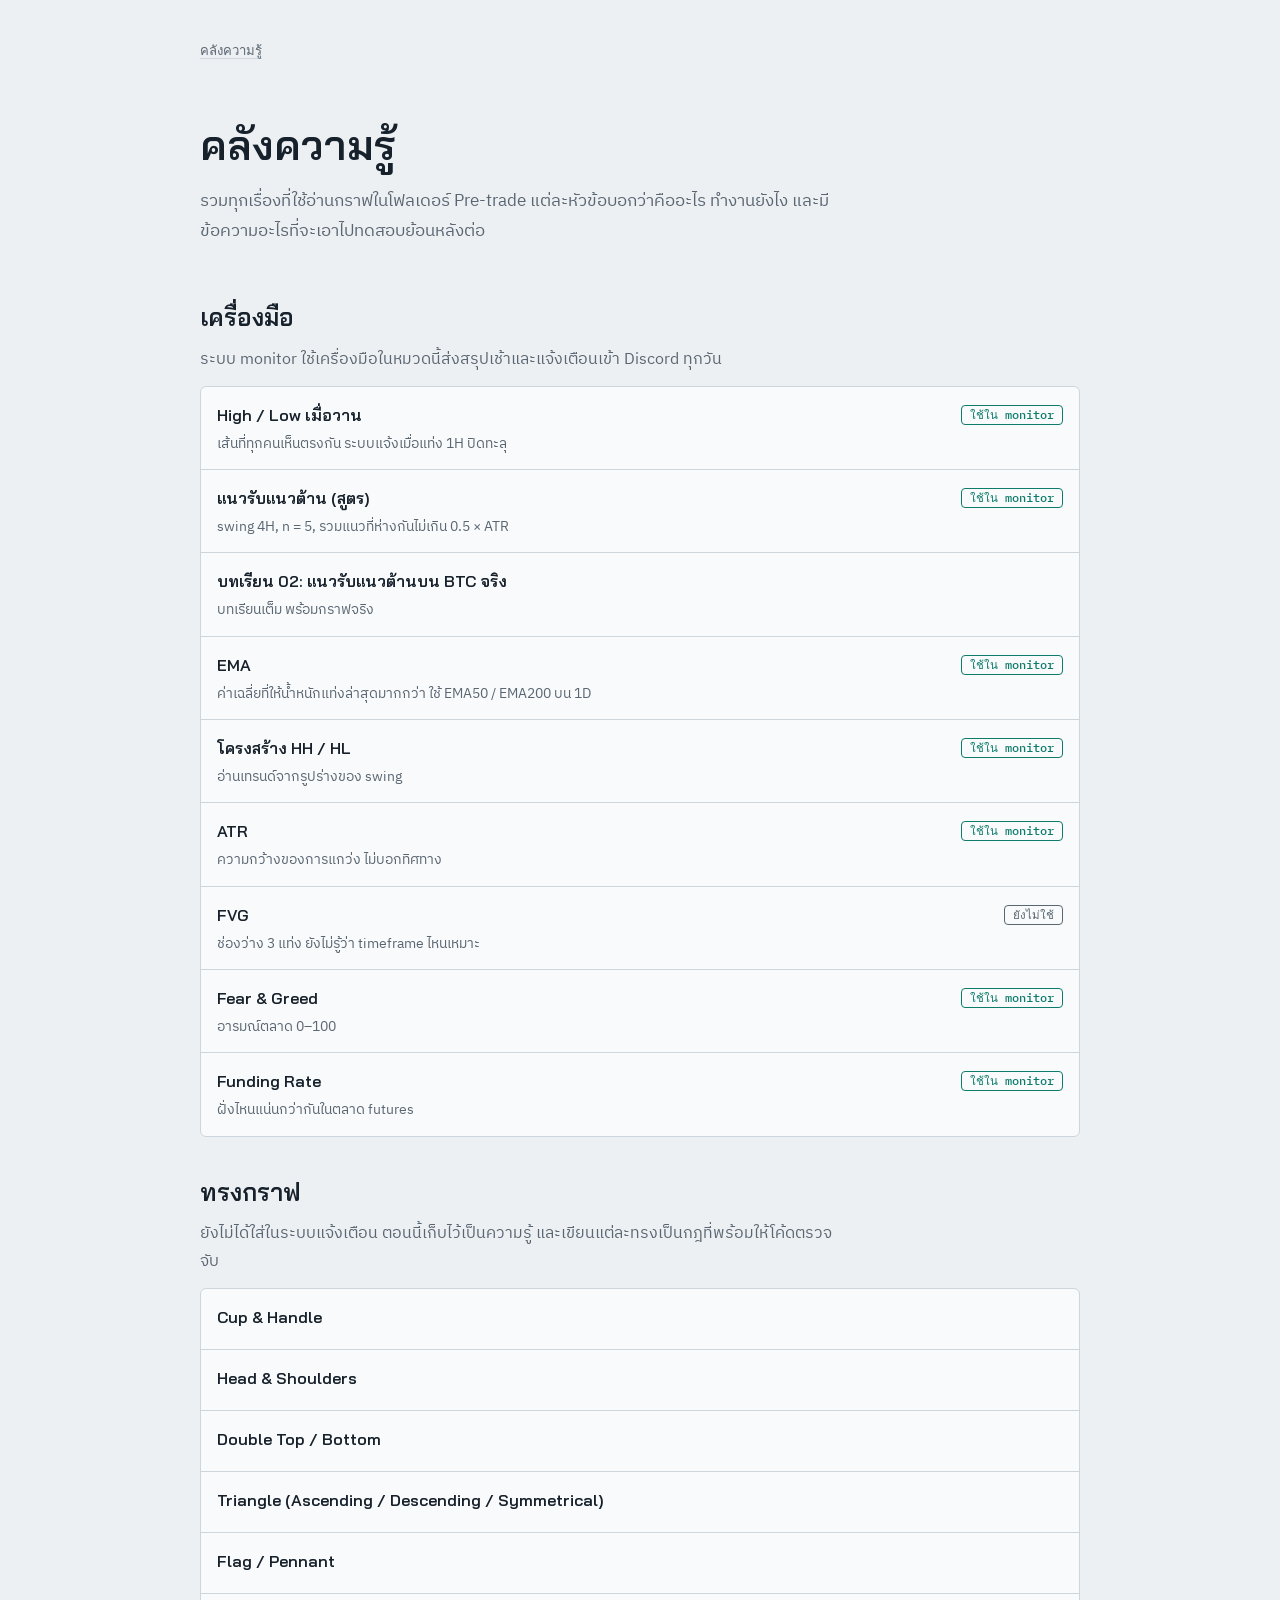
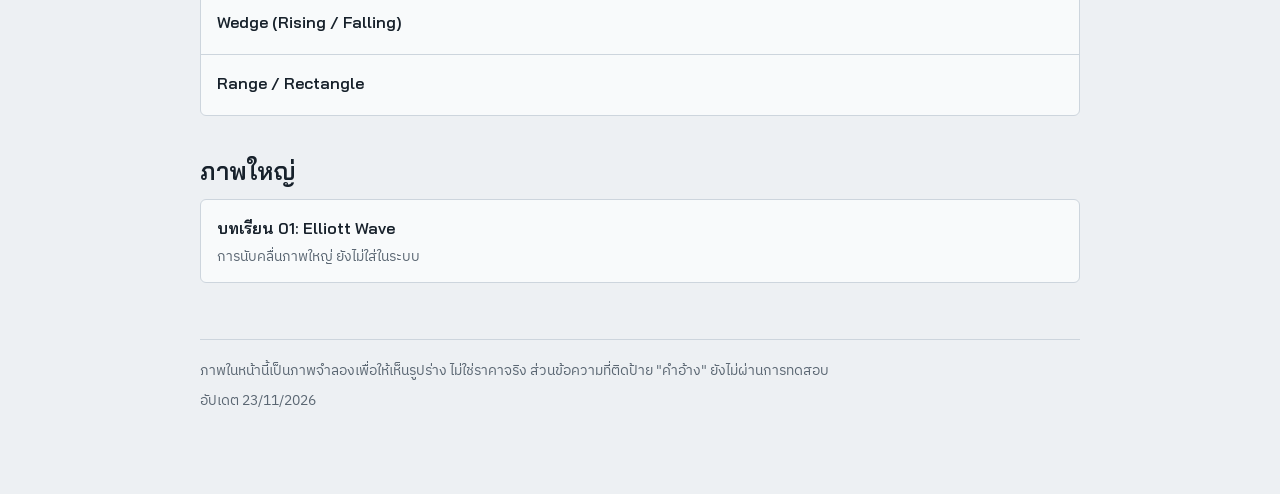
==== index.html @ 199178dd "Knowledge base: hub, tools, chart patterns Co-Authored-By: Claude Opus 5.5 <noreply@anthropic.com> C" ====
<!doctype html>
<html lang="th">
<head>
<meta charset="utf-8">
<meta name="viewport" content="width=device-width, initial-scale=1">
<meta name="robots" content="noindex">
<title>คลังความรู้ Pre-trade</title>
<meta name="description" content="เครื่องมือ ทรงกราฟ และภาพใหญ่ สำหรับศึกษาและทดสอบ">
<link rel="preconnect" href="https://fonts.googleapis.com">
<link rel="preconnect" href="https://fonts.gstatic.com" crossorigin>
<link rel="stylesheet" href="https://fonts.googleapis.com/css2?family=Bai+Jamjuree:wght@500;600&family=IBM+Plex+Mono:wght@400;500&family=IBM+Plex+Sans+Thai:wght@400;500;600&display=swap">
<link rel="stylesheet" href="kb.css">
</head>
<body>
<div class="wrap">
<nav class="crumb"><a href="index.html">คลังความรู้</a></nav>
<header class="stack"><h1>คลังความรู้</h1><p class="lede">รวมทุกเรื่องที่ใช้อ่านกราฟในโฟลเดอร์ Pre-trade แต่ละหัวข้อบอกว่าคืออะไร ทำงานยังไง และมีข้อความอะไรที่จะเอาไปทดสอบย้อนหลังต่อ</p></header><div class="groups"><section class="group"><h2>เครื่องมือ</h2><p>ระบบ monitor ใช้เครื่องมือในหมวดนี้ส่งสรุปเช้าและแจ้งเตือนเข้า Discord ทุกวัน</p><ul class="list"><li><a href="tools.html#pdh"><span class="t">High / Low เมื่อวาน</span><span class="tag live">ใช้ใน monitor</span><span class="d">เส้นที่ทุกคนเห็นตรงกัน ระบบแจ้งเมื่อแท่ง 1H ปิดทะลุ</span></a></li><li><a href="tools.html#sr"><span class="t">แนวรับแนวต้าน (สูตร)</span><span class="tag live">ใช้ใน monitor</span><span class="d">swing 4H, n = 5, รวมแนวที่ห่างกันไม่เกิน 0.5 × ATR</span></a></li><li><a href="02-support-resistance.html"><span class="t">บทเรียน 02: แนวรับแนวต้านบน BTC จริง</span><span class="d">บทเรียนเต็ม พร้อมกราฟจริง</span></a></li><li><a href="tools.html#ema"><span class="t">EMA</span><span class="tag live">ใช้ใน monitor</span><span class="d">ค่าเฉลี่ยที่ให้น้ำหนักแท่งล่าสุดมากกว่า ใช้ EMA50 / EMA200 บน 1D</span></a></li><li><a href="tools.html#structure"><span class="t">โครงสร้าง HH / HL</span><span class="tag live">ใช้ใน monitor</span><span class="d">อ่านเทรนด์จากรูปร่างของ swing</span></a></li><li><a href="tools.html#atr"><span class="t">ATR</span><span class="tag live">ใช้ใน monitor</span><span class="d">ความกว้างของการแกว่ง ไม่บอกทิศทาง</span></a></li><li><a href="tools.html#fvg"><span class="t">FVG</span><span class="tag todo">ยังไม่ใช้</span><span class="d">ช่องว่าง 3 แท่ง ยังไม่รู้ว่า timeframe ไหนเหมาะ</span></a></li><li><a href="tools.html#fng"><span class="t">Fear &amp; Greed</span><span class="tag live">ใช้ใน monitor</span><span class="d">อารมณ์ตลาด 0–100</span></a></li><li><a href="tools.html#funding"><span class="t">Funding Rate</span><span class="tag live">ใช้ใน monitor</span><span class="d">ฝั่งไหนแน่นกว่ากันในตลาด futures</span></a></li></ul></section><section class="group"><h2>ทรงกราฟ</h2><p>ยังไม่ได้ใส่ในระบบแจ้งเตือน ตอนนี้เก็บไว้เป็นความรู้ และเขียนแต่ละทรงเป็นกฎที่พร้อมให้โค้ดตรวจจับ</p><ul class="list"><li><a href="patterns.html#cup"><span class="t">Cup &amp; Handle</span><span class="d"></span></a></li><li><a href="patterns.html#hs"><span class="t">Head &amp; Shoulders</span><span class="d"></span></a></li><li><a href="patterns.html#double"><span class="t">Double Top / Bottom</span><span class="d"></span></a></li><li><a href="patterns.html#triangle"><span class="t">Triangle (Ascending / Descending / Symmetrical)</span><span class="d"></span></a></li><li><a href="patterns.html#flag"><span class="t">Flag / Pennant</span><span class="d"></span></a></li><li><a href="patterns.html#wedge"><span class="t">Wedge (Rising / Falling)</span><span class="d"></span></a></li><li><a href="patterns.html#range"><span class="t">Range / Rectangle</span><span class="d"></span></a></li></ul></section><section class="group"><h2>ภาพใหญ่</h2><ul class="list"><li><a href="01-elliott-wave.html"><span class="t">บทเรียน 01: Elliott Wave</span><span class="d">การนับคลื่นภาพใหญ่ ยังไม่ใส่ในระบบ</span></a></li></ul></section></div><footer class="foot"><p>ภาพในหน้านี้เป็นภาพจำลองเพื่อให้เห็นรูปร่าง ไม่ใช่ราคาจริง ส่วนข้อความที่ติดป้าย "คำอ้าง" ยังไม่ผ่านการทดสอบ</p><p>อัปเดต 23/11/2026</p></footer>
</div>
</body>
</html>
---- kb.css ----
:root{
  --bg:#EDF0F3; --surface:#F8FAFB; --ink:#17212B; --muted:#5A6672;
  --line:#CDD5DD; --grid:#DCE2E8;
  --up:#0E7C6B; --dn:#B4532A; --bad:#C2372F;
  --zone:#8A6A16; --zone-fill:rgba(173,134,32,.16); --zone-edge:rgba(173,134,32,.75);
  --display:"Bai Jamjuree","IBM Plex Sans Thai",system-ui,sans-serif;
  --body:"IBM Plex Sans Thai",system-ui,sans-serif;
  --mono:"IBM Plex Mono",ui-monospace,Menlo,monospace;
}
@media (prefers-color-scheme: dark){
  :root:not([data-theme="light"]){
    --bg:#0E141A; --surface:#151D25; --ink:#E2E8EE; --muted:#95A2AE;
    --line:#2B3642; --grid:#1D2731;
    --up:#3DBFA8; --dn:#E08A5C; --bad:#F06A62;
    --zone:#D7A93A; --zone-fill:rgba(215,169,58,.15); --zone-edge:rgba(215,169,58,.7);
  }
}
:root[data-theme="dark"]{
  --bg:#0E141A; --surface:#151D25; --ink:#E2E8EE; --muted:#95A2AE;
  --line:#2B3642; --grid:#1D2731;
  --up:#3DBFA8; --dn:#E08A5C; --bad:#F06A62;
  --zone:#D7A93A; --zone-fill:rgba(215,169,58,.15); --zone-edge:rgba(215,169,58,.7);
}
*{box-sizing:border-box}
html{-webkit-text-size-adjust:100%}
body{margin:0;background:var(--bg);color:var(--ink);font-family:var(--body);font-size:16px;line-height:1.75;padding:40px 16px 80px}
.wrap{max-width:880px;margin:0 auto;display:grid;gap:56px;grid-template-columns:minmax(0,1fr)}
.wrap>*,section.topic>*,.card>*,.stack>*{min-width:0}
h1,h2,h3{font-family:var(--display);text-wrap:balance;line-height:1.3;margin:0;font-weight:600}
h1{font-size:clamp(1.9rem,5vw,2.6rem)}
h2{font-size:1.5rem}
h3{font-size:1.04rem}
p{margin:0}
a{color:inherit;text-underline-offset:3px;text-decoration-color:var(--line)}
a:hover{text-decoration-color:var(--ink)}
.crumb{font:400 .82rem var(--mono);color:var(--muted);display:flex;gap:8px;flex-wrap:wrap}
.crumb a{color:var(--muted)}
.crumb span::before{content:"/";margin-right:8px}
.stack{display:grid;gap:16px}
.lede{font-size:1.06rem;color:var(--muted);max-width:660px}
.prose{max-width:680px}
code,.num{font-family:var(--mono);font-size:.9em;font-variant-numeric:tabular-nums}
.tag{display:inline-block;font:500 .72rem var(--mono);padding:0 8px;border-radius:4px;border:1px solid currentColor;white-space:nowrap;vertical-align:2px}
.tag.live{color:var(--up)} .tag.claim{color:var(--zone)} .tag.todo{color:var(--muted)}
section.topic{display:grid;gap:20px;padding-top:8px;border-top:1px solid var(--line)}
section.topic>header{display:grid;gap:8px}
.kv{display:grid;grid-template-columns:120px 1fr;gap:8px 20px;max-width:720px}
.kv dt{font:500 .82rem var(--mono);color:var(--muted);padding-top:3px}
.kv dd{margin:0}
@media (max-width:600px){.kv{grid-template-columns:1fr;gap:2px}.kv dd{margin-bottom:12px}}
.test{border-left:3px solid var(--up);padding:4px 0 4px 16px;max-width:680px}
.test b{color:var(--up);font-weight:500}
.dies{border-left:3px solid var(--bad);padding:4px 0 4px 16px;max-width:680px}
.dies b{color:var(--bad);font-weight:500}
.note{border-left:3px solid var(--zone);padding:4px 0 4px 16px;max-width:680px}

.card{margin:0;background:var(--surface);border:1px solid var(--line);border-radius:6px;padding:16px;display:grid;gap:12px}
.card figcaption{font-size:.88rem;color:var(--muted);line-height:1.6}
.scroll{overflow-x:auto}
.chart{width:100%;height:auto;display:block;min-width:480px}
.px{fill:none;stroke:var(--ink);stroke-width:1.8;stroke-linejoin:round}
.ema{fill:none;stroke:var(--zone);stroke-width:2.2}
.trend{stroke:var(--muted);stroke-width:1.4}
.lvl{stroke:var(--zone-edge);stroke-width:1.3;stroke-dasharray:5 4}
.sep{stroke:var(--grid);stroke-width:1}
.ann{stroke:var(--ink);stroke-width:1;stroke-dasharray:2 3;opacity:.6}
.mark{stroke:var(--ink);stroke-width:1.4}
.mark.hit{stroke:var(--up);stroke-width:2.4}
.zband{fill:var(--zone-fill)} .zband.soft{fill:var(--grid);opacity:.6}
.zband.z1{fill:var(--zone-fill)} .zband.z2{fill:var(--grid)} .zband.z3{fill:var(--surface);stroke:var(--line)}
.c-up{fill:var(--up);stroke:var(--up)} .c-dn{fill:var(--dn);stroke:var(--dn)} .c-hit{fill:var(--zone);stroke:var(--zone)}
.wick{stroke-width:1.3}
.lbl,.anntxt,.axis{font:500 11px var(--mono);fill:var(--ink)}
.axis{fill:var(--muted);font-weight:400}
.lbl{fill:var(--zone)} .ema-t{fill:var(--zone)}
.anntxt.hit{fill:var(--up)} .anntxt.dn{fill:var(--dn)}

.groups{display:grid;gap:40px}
.group{display:grid;gap:12px}
.group>p{color:var(--muted);max-width:640px}
.list{list-style:none;margin:0;padding:0;border:1px solid var(--line);border-radius:6px;background:var(--surface)}
.list li{border-bottom:1px solid var(--line)}
.list li:last-child{border-bottom:0}
.list a{display:grid;grid-template-columns:1fr auto;gap:4px 16px;padding:14px 16px;text-decoration:none}
.list a:hover{background:var(--bg)}
.list .t{font-family:var(--display);font-weight:600}
.list .d{grid-column:1;color:var(--muted);font-size:.9rem;line-height:1.55}
.list .tag{grid-row:1;grid-column:2;align-self:start;margin-top:4px}
.toc{display:flex;flex-wrap:wrap;gap:8px}
.toc a{font:400 .82rem var(--mono);border:1px solid var(--line);border-radius:4px;padding:2px 10px;text-decoration:none;background:var(--surface)}
.toc a:hover{border-color:var(--muted)}
.foot{font-size:.85rem;color:var(--muted);border-top:1px solid var(--line);padding-top:20px;display:grid;gap:6px}
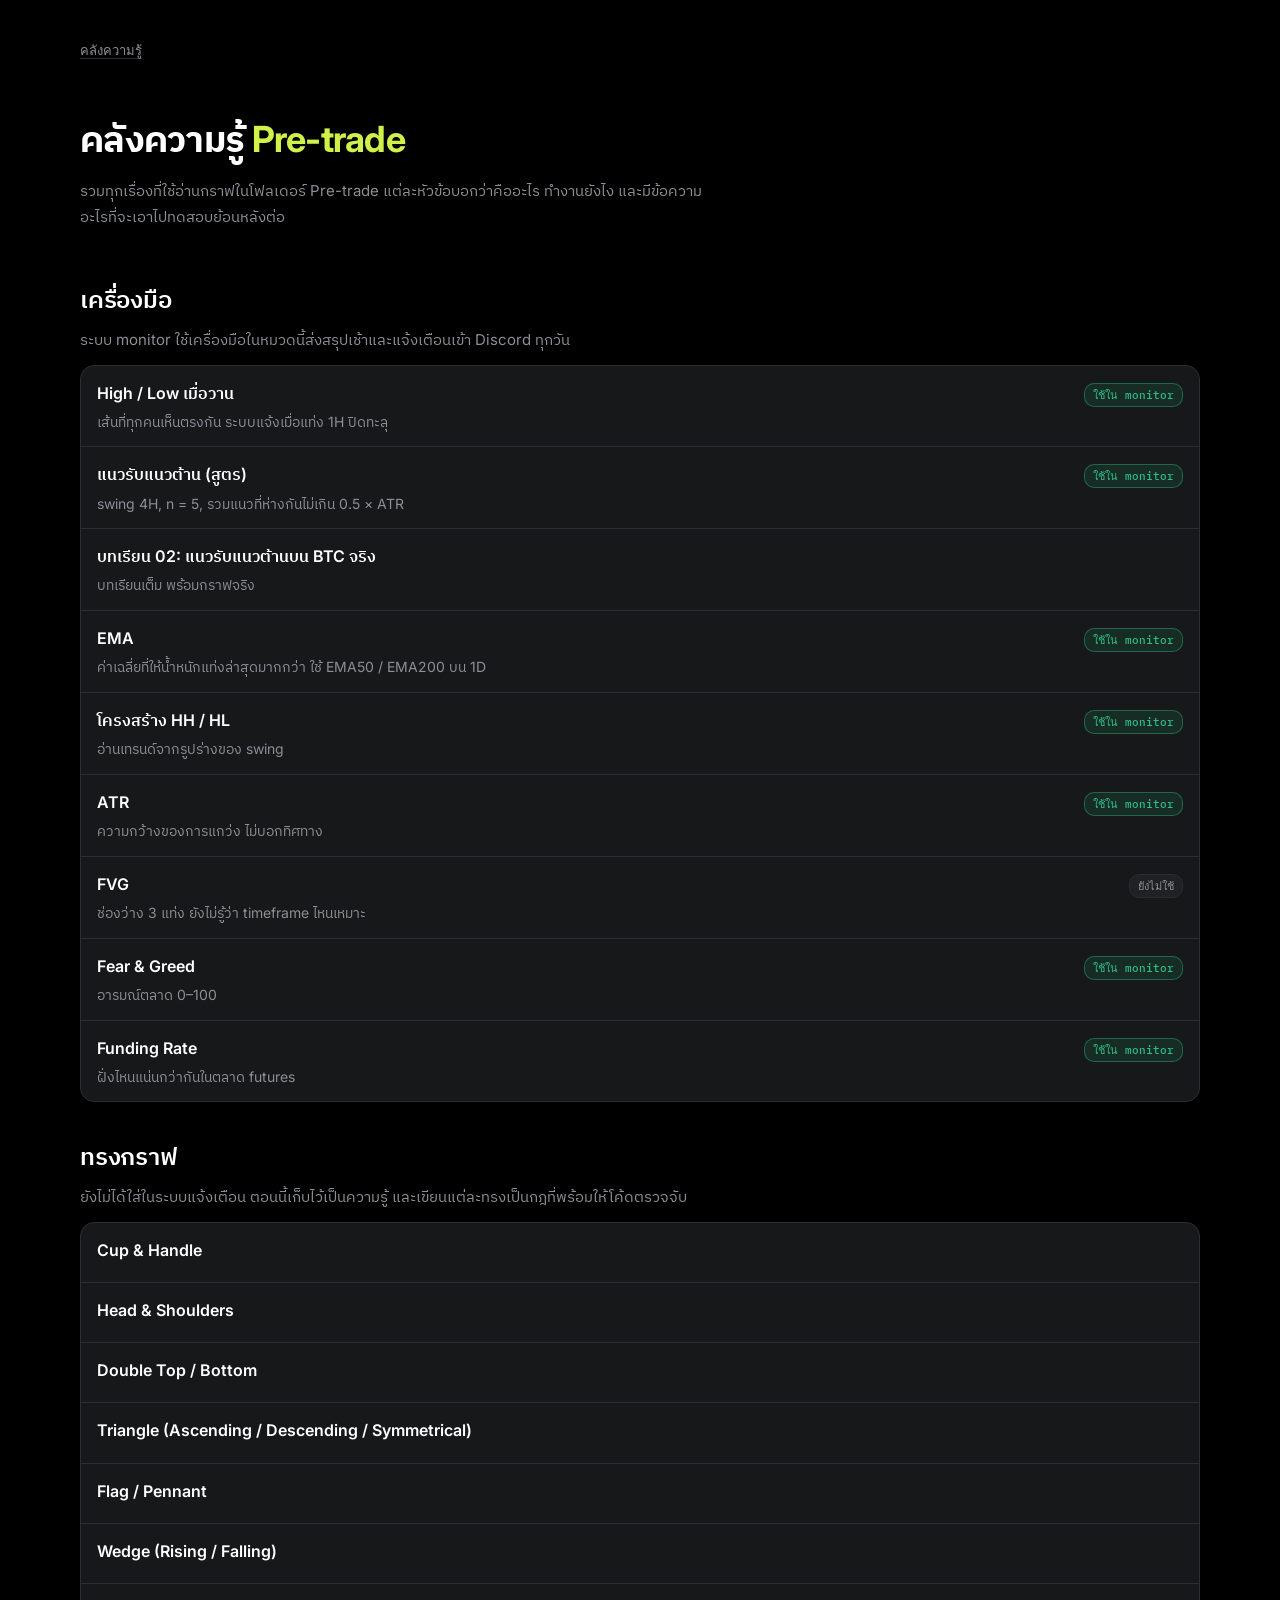
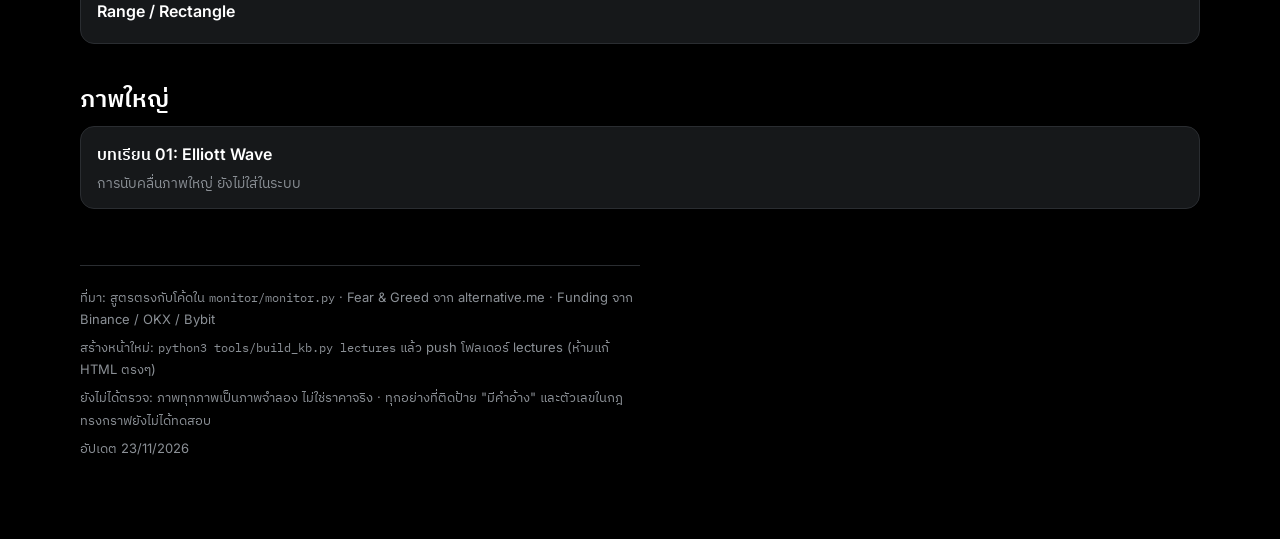
==== commit c767d660: "Restyle to journal design system (black, lime accent, Inter + Plex Mono) Co-Authored-By: Claude Opus" ====
--- a/index.html
+++ b/index.html
@@ -8,13 +8,13 @@
 <meta name="description" content="เครื่องมือ ทรงกราฟ และภาพใหญ่ สำหรับศึกษาและทดสอบ">
 <link rel="preconnect" href="https://fonts.googleapis.com">
 <link rel="preconnect" href="https://fonts.gstatic.com" crossorigin>
-<link rel="stylesheet" href="https://fonts.googleapis.com/css2?family=Bai+Jamjuree:wght@500;600&family=IBM+Plex+Mono:wght@400;500&family=IBM+Plex+Sans+Thai:wght@400;500;600&display=swap">
+<link rel="stylesheet" href="https://fonts.googleapis.com/css2?family=Inter:wght@400;500;600;700&family=IBM+Plex+Mono:wght@400;500&family=IBM+Plex+Sans+Thai:wght@400;500;600;700&display=swap">
 <link rel="stylesheet" href="kb.css">
 </head>
 <body>
 <div class="wrap">
 <nav class="crumb"><a href="index.html">คลังความรู้</a></nav>
-<header class="stack"><h1>คลังความรู้</h1><p class="lede">รวมทุกเรื่องที่ใช้อ่านกราฟในโฟลเดอร์ Pre-trade แต่ละหัวข้อบอกว่าคืออะไร ทำงานยังไง และมีข้อความอะไรที่จะเอาไปทดสอบย้อนหลังต่อ</p></header><div class="groups"><section class="group"><h2>เครื่องมือ</h2><p>ระบบ monitor ใช้เครื่องมือในหมวดนี้ส่งสรุปเช้าและแจ้งเตือนเข้า Discord ทุกวัน</p><ul class="list"><li><a href="tools.html#pdh"><span class="t">High / Low เมื่อวาน</span><span class="tag live">ใช้ใน monitor</span><span class="d">เส้นที่ทุกคนเห็นตรงกัน ระบบแจ้งเมื่อแท่ง 1H ปิดทะลุ</span></a></li><li><a href="tools.html#sr"><span class="t">แนวรับแนวต้าน (สูตร)</span><span class="tag live">ใช้ใน monitor</span><span class="d">swing 4H, n = 5, รวมแนวที่ห่างกันไม่เกิน 0.5 × ATR</span></a></li><li><a href="02-support-resistance.html"><span class="t">บทเรียน 02: แนวรับแนวต้านบน BTC จริง</span><span class="d">บทเรียนเต็ม พร้อมกราฟจริง</span></a></li><li><a href="tools.html#ema"><span class="t">EMA</span><span class="tag live">ใช้ใน monitor</span><span class="d">ค่าเฉลี่ยที่ให้น้ำหนักแท่งล่าสุดมากกว่า ใช้ EMA50 / EMA200 บน 1D</span></a></li><li><a href="tools.html#structure"><span class="t">โครงสร้าง HH / HL</span><span class="tag live">ใช้ใน monitor</span><span class="d">อ่านเทรนด์จากรูปร่างของ swing</span></a></li><li><a href="tools.html#atr"><span class="t">ATR</span><span class="tag live">ใช้ใน monitor</span><span class="d">ความกว้างของการแกว่ง ไม่บอกทิศทาง</span></a></li><li><a href="tools.html#fvg"><span class="t">FVG</span><span class="tag todo">ยังไม่ใช้</span><span class="d">ช่องว่าง 3 แท่ง ยังไม่รู้ว่า timeframe ไหนเหมาะ</span></a></li><li><a href="tools.html#fng"><span class="t">Fear &amp; Greed</span><span class="tag live">ใช้ใน monitor</span><span class="d">อารมณ์ตลาด 0–100</span></a></li><li><a href="tools.html#funding"><span class="t">Funding Rate</span><span class="tag live">ใช้ใน monitor</span><span class="d">ฝั่งไหนแน่นกว่ากันในตลาด futures</span></a></li></ul></section><section class="group"><h2>ทรงกราฟ</h2><p>ยังไม่ได้ใส่ในระบบแจ้งเตือน ตอนนี้เก็บไว้เป็นความรู้ และเขียนแต่ละทรงเป็นกฎที่พร้อมให้โค้ดตรวจจับ</p><ul class="list"><li><a href="patterns.html#cup"><span class="t">Cup &amp; Handle</span><span class="d"></span></a></li><li><a href="patterns.html#hs"><span class="t">Head &amp; Shoulders</span><span class="d"></span></a></li><li><a href="patterns.html#double"><span class="t">Double Top / Bottom</span><span class="d"></span></a></li><li><a href="patterns.html#triangle"><span class="t">Triangle (Ascending / Descending / Symmetrical)</span><span class="d"></span></a></li><li><a href="patterns.html#flag"><span class="t">Flag / Pennant</span><span class="d"></span></a></li><li><a href="patterns.html#wedge"><span class="t">Wedge (Rising / Falling)</span><span class="d"></span></a></li><li><a href="patterns.html#range"><span class="t">Range / Rectangle</span><span class="d"></span></a></li></ul></section><section class="group"><h2>ภาพใหญ่</h2><ul class="list"><li><a href="01-elliott-wave.html"><span class="t">บทเรียน 01: Elliott Wave</span><span class="d">การนับคลื่นภาพใหญ่ ยังไม่ใส่ในระบบ</span></a></li></ul></section></div><footer class="foot"><p>ภาพในหน้านี้เป็นภาพจำลองเพื่อให้เห็นรูปร่าง ไม่ใช่ราคาจริง ส่วนข้อความที่ติดป้าย "คำอ้าง" ยังไม่ผ่านการทดสอบ</p><p>อัปเดต 23/11/2026</p></footer>
+<header class="stack"><h1>คลังความรู้ <span class="acc">Pre-trade</span></h1><p class="lede">รวมทุกเรื่องที่ใช้อ่านกราฟในโฟลเดอร์ Pre-trade แต่ละหัวข้อบอกว่าคืออะไร ทำงานยังไง และมีข้อความอะไรที่จะเอาไปทดสอบย้อนหลังต่อ</p></header><div class="groups"><section class="group"><h2>เครื่องมือ</h2><p>ระบบ monitor ใช้เครื่องมือในหมวดนี้ส่งสรุปเช้าและแจ้งเตือนเข้า Discord ทุกวัน</p><ul class="list"><li><a href="tools.html#pdh"><span class="t">High / Low เมื่อวาน</span><span class="tag live">ใช้ใน monitor</span><span class="d">เส้นที่ทุกคนเห็นตรงกัน ระบบแจ้งเมื่อแท่ง 1H ปิดทะลุ</span></a></li><li><a href="tools.html#sr"><span class="t">แนวรับแนวต้าน (สูตร)</span><span class="tag live">ใช้ใน monitor</span><span class="d">swing 4H, n = 5, รวมแนวที่ห่างกันไม่เกิน 0.5 × ATR</span></a></li><li><a href="02-support-resistance.html"><span class="t">บทเรียน 02: แนวรับแนวต้านบน BTC จริง</span><span class="d">บทเรียนเต็ม พร้อมกราฟจริง</span></a></li><li><a href="tools.html#ema"><span class="t">EMA</span><span class="tag live">ใช้ใน monitor</span><span class="d">ค่าเฉลี่ยที่ให้น้ำหนักแท่งล่าสุดมากกว่า ใช้ EMA50 / EMA200 บน 1D</span></a></li><li><a href="tools.html#structure"><span class="t">โครงสร้าง HH / HL</span><span class="tag live">ใช้ใน monitor</span><span class="d">อ่านเทรนด์จากรูปร่างของ swing</span></a></li><li><a href="tools.html#atr"><span class="t">ATR</span><span class="tag live">ใช้ใน monitor</span><span class="d">ความกว้างของการแกว่ง ไม่บอกทิศทาง</span></a></li><li><a href="tools.html#fvg"><span class="t">FVG</span><span class="tag todo">ยังไม่ใช้</span><span class="d">ช่องว่าง 3 แท่ง ยังไม่รู้ว่า timeframe ไหนเหมาะ</span></a></li><li><a href="tools.html#fng"><span class="t">Fear &amp; Greed</span><span class="tag live">ใช้ใน monitor</span><span class="d">อารมณ์ตลาด 0–100</span></a></li><li><a href="tools.html#funding"><span class="t">Funding Rate</span><span class="tag live">ใช้ใน monitor</span><span class="d">ฝั่งไหนแน่นกว่ากันในตลาด futures</span></a></li></ul></section><section class="group"><h2>ทรงกราฟ</h2><p>ยังไม่ได้ใส่ในระบบแจ้งเตือน ตอนนี้เก็บไว้เป็นความรู้ และเขียนแต่ละทรงเป็นกฎที่พร้อมให้โค้ดตรวจจับ</p><ul class="list"><li><a href="patterns.html#cup"><span class="t">Cup &amp; Handle</span><span class="d"></span></a></li><li><a href="patterns.html#hs"><span class="t">Head &amp; Shoulders</span><span class="d"></span></a></li><li><a href="patterns.html#double"><span class="t">Double Top / Bottom</span><span class="d"></span></a></li><li><a href="patterns.html#triangle"><span class="t">Triangle (Ascending / Descending / Symmetrical)</span><span class="d"></span></a></li><li><a href="patterns.html#flag"><span class="t">Flag / Pennant</span><span class="d"></span></a></li><li><a href="patterns.html#wedge"><span class="t">Wedge (Rising / Falling)</span><span class="d"></span></a></li><li><a href="patterns.html#range"><span class="t">Range / Rectangle</span><span class="d"></span></a></li></ul></section><section class="group"><h2>ภาพใหญ่</h2><ul class="list"><li><a href="01-elliott-wave.html"><span class="t">บทเรียน 01: Elliott Wave</span><span class="d">การนับคลื่นภาพใหญ่ ยังไม่ใส่ในระบบ</span></a></li></ul></section></div><footer class="foot"><p>ที่มา: สูตรตรงกับโค้ดใน <code>monitor/monitor.py</code> · Fear &amp; Greed จาก alternative.me · Funding จาก Binance / OKX / Bybit</p><p>สร้างหน้าใหม่: <code>python3 tools/build_kb.py lectures</code> แล้ว push โฟลเดอร์ lectures (ห้ามแก้ HTML ตรงๆ)</p><p>ยังไม่ได้ตรวจ: ภาพทุกภาพเป็นภาพจำลอง ไม่ใช่ราคาจริง · ทุกอย่างที่ติดป้าย "มีคำอ้าง" และตัวเลขในกฎทรงกราฟยังไม่ได้ทดสอบ</p><p>อัปเดต 23/11/2026</p></footer>
 </div>
 </body>
 </html>
--- a/kb.css
+++ b/kb.css
@@ -1,92 +1,84 @@
 :root{
-  --bg:#EDF0F3; --surface:#F8FAFB; --ink:#17212B; --muted:#5A6672;
-  --line:#CDD5DD; --grid:#DCE2E8;
-  --up:#0E7C6B; --dn:#B4532A; --bad:#C2372F;
-  --zone:#8A6A16; --zone-fill:rgba(173,134,32,.16); --zone-edge:rgba(173,134,32,.75);
-  --display:"Bai Jamjuree","IBM Plex Sans Thai",system-ui,sans-serif;
-  --body:"IBM Plex Sans Thai",system-ui,sans-serif;
+  --bg:#000; --surf:#16181A; --surf2:#1F2124; --bd:#2A2D31;
+  --tx:#FFF; --mut:#8B9096;
+  --lime:#CFF14A; --win:#2EBD85; --loss:#E15C6F; --liq:#F0A93B;
+  --sans:"Inter","IBM Plex Sans Thai",system-ui,sans-serif;
   --mono:"IBM Plex Mono",ui-monospace,Menlo,monospace;
-}
-@media (prefers-color-scheme: dark){
-  :root:not([data-theme="light"]){
-    --bg:#0E141A; --surface:#151D25; --ink:#E2E8EE; --muted:#95A2AE;
-    --line:#2B3642; --grid:#1D2731;
-    --up:#3DBFA8; --dn:#E08A5C; --bad:#F06A62;
-    --zone:#D7A93A; --zone-fill:rgba(215,169,58,.15); --zone-edge:rgba(215,169,58,.7);
-  }
-}
-:root[data-theme="dark"]{
-  --bg:#0E141A; --surface:#151D25; --ink:#E2E8EE; --muted:#95A2AE;
-  --line:#2B3642; --grid:#1D2731;
-  --up:#3DBFA8; --dn:#E08A5C; --bad:#F06A62;
-  --zone:#D7A93A; --zone-fill:rgba(215,169,58,.15); --zone-edge:rgba(215,169,58,.7);
+  color-scheme:dark;
 }
 *{box-sizing:border-box}
 html{-webkit-text-size-adjust:100%}
-body{margin:0;background:var(--bg);color:var(--ink);font-family:var(--body);font-size:16px;line-height:1.75;padding:40px 16px 80px}
-.wrap{max-width:880px;margin:0 auto;display:grid;gap:56px;grid-template-columns:minmax(0,1fr)}
+body{margin:0;background:var(--bg);color:var(--tx);font-family:var(--sans);font-size:16px;line-height:1.7;padding:40px 16px 80px}
+@media (prefers-reduced-motion:reduce){*{transition:none!important;animation:none!important}}
+.wrap{max-width:1120px;margin:0 auto;display:grid;gap:56px;grid-template-columns:minmax(0,1fr)}
 .wrap>*,section.topic>*,.card>*,.stack>*{min-width:0}
-h1,h2,h3{font-family:var(--display);text-wrap:balance;line-height:1.3;margin:0;font-weight:600}
-h1{font-size:clamp(1.9rem,5vw,2.6rem)}
-h2{font-size:1.5rem}
-h3{font-size:1.04rem}
+h1,h2,h3{font-family:var(--sans);text-wrap:balance;line-height:1.25;margin:0}
+h1{font-size:36px;font-weight:700;letter-spacing:-.02em}
+h1 .acc{color:var(--lime)}
+h2{font-size:24px;font-weight:600;letter-spacing:-.01em}
+h3{font-size:16px;font-weight:600}
 p{margin:0}
-a{color:inherit;text-underline-offset:3px;text-decoration-color:var(--line)}
-a:hover{text-decoration-color:var(--ink)}
-.crumb{font:400 .82rem var(--mono);color:var(--muted);display:flex;gap:8px;flex-wrap:wrap}
-.crumb a{color:var(--muted)}
+a{color:inherit;text-underline-offset:3px;text-decoration-color:var(--bd)}
+a:hover{text-decoration-color:var(--lime)}
+a:focus-visible{outline:2px solid var(--lime);outline-offset:2px;border-radius:4px}
+.crumb{font:400 13px var(--mono);color:var(--mut);display:flex;gap:8px;flex-wrap:wrap}
+.crumb a{color:var(--mut)}
 .crumb span::before{content:"/";margin-right:8px}
 .stack{display:grid;gap:16px}
-.lede{font-size:1.06rem;color:var(--muted);max-width:660px}
-.prose{max-width:680px}
+.lede{font-size:15px;color:var(--mut);max-width:70ch}
+.prose{max-width:70ch}
 code,.num{font-family:var(--mono);font-size:.9em;font-variant-numeric:tabular-nums}
-.tag{display:inline-block;font:500 .72rem var(--mono);padding:0 8px;border-radius:4px;border:1px solid currentColor;white-space:nowrap;vertical-align:2px}
-.tag.live{color:var(--up)} .tag.claim{color:var(--zone)} .tag.todo{color:var(--muted)}
-section.topic{display:grid;gap:20px;padding-top:8px;border-top:1px solid var(--line)}
+.tag{display:inline-block;font:500 11px var(--mono);padding:2px 8px;border-radius:10px;white-space:nowrap;vertical-align:4px;border:1px solid}
+.tag.live{color:var(--win);background:rgba(46,189,133,.12);border-color:rgba(46,189,133,.4)}
+.tag.claim{color:var(--liq);background:rgba(240,169,59,.12);border-color:rgba(240,169,59,.4)}
+.tag.todo{color:var(--mut);background:var(--surf2);border-color:var(--bd)}
+section.topic{display:grid;gap:20px;padding:24px;background:var(--surf);border:1px solid var(--bd);border-radius:14px}
 section.topic>header{display:grid;gap:8px}
-.kv{display:grid;grid-template-columns:120px 1fr;gap:8px 20px;max-width:720px}
-.kv dt{font:500 .82rem var(--mono);color:var(--muted);padding-top:3px}
-.kv dd{margin:0}
-@media (max-width:600px){.kv{grid-template-columns:1fr;gap:2px}.kv dd{margin-bottom:12px}}
-.test{border-left:3px solid var(--up);padding:4px 0 4px 16px;max-width:680px}
-.test b{color:var(--up);font-weight:500}
-.dies{border-left:3px solid var(--bad);padding:4px 0 4px 16px;max-width:680px}
-.dies b{color:var(--bad);font-weight:500}
-.note{border-left:3px solid var(--zone);padding:4px 0 4px 16px;max-width:680px}
+.kv{display:grid;grid-template-columns:130px 1fr;gap:10px 20px;max-width:820px}
+.kv dt{font:500 12px var(--mono);color:var(--mut);padding-top:3px}
+.kv dd{margin:0;max-width:70ch}
+@media (max-width:640px){.kv{grid-template-columns:1fr;gap:2px}.kv dd{margin-bottom:12px}section.topic{padding:16px}}
+.test,.dies,.note{border-radius:10px;padding:12px 16px;max-width:820px;border:1px solid}
+.test{background:rgba(46,189,133,.10);border-color:rgba(46,189,133,.4)}
+.test b{color:var(--win);font-weight:600}
+.dies{background:rgba(240,169,59,.10);border-color:rgba(240,169,59,.4)}
+.dies b{color:var(--liq);font-weight:600}
+.note{background:rgba(240,169,59,.10);border-color:rgba(240,169,59,.4)}
 
-.card{margin:0;background:var(--surface);border:1px solid var(--line);border-radius:6px;padding:16px;display:grid;gap:12px}
-.card figcaption{font-size:.88rem;color:var(--muted);line-height:1.6}
+.card{margin:0;background:var(--surf2);border:1px solid var(--bd);border-radius:14px;padding:16px;display:grid;gap:12px}
+.card figcaption{font-size:13px;color:var(--mut);line-height:1.6;max-width:70ch}
 .scroll{overflow-x:auto}
-.chart{width:100%;height:auto;display:block;min-width:480px}
-.px{fill:none;stroke:var(--ink);stroke-width:1.8;stroke-linejoin:round}
-.ema{fill:none;stroke:var(--zone);stroke-width:2.2}
-.trend{stroke:var(--muted);stroke-width:1.4}
-.lvl{stroke:var(--zone-edge);stroke-width:1.3;stroke-dasharray:5 4}
-.sep{stroke:var(--grid);stroke-width:1}
-.ann{stroke:var(--ink);stroke-width:1;stroke-dasharray:2 3;opacity:.6}
-.mark{stroke:var(--ink);stroke-width:1.4}
-.mark.hit{stroke:var(--up);stroke-width:2.4}
-.zband{fill:var(--zone-fill)} .zband.soft{fill:var(--grid);opacity:.6}
-.zband.z1{fill:var(--zone-fill)} .zband.z2{fill:var(--grid)} .zband.z3{fill:var(--surface);stroke:var(--line)}
-.c-up{fill:var(--up);stroke:var(--up)} .c-dn{fill:var(--dn);stroke:var(--dn)} .c-hit{fill:var(--zone);stroke:var(--zone)}
+.chart{width:100%;height:auto;display:block;min-width:480px;max-width:760px}
+.px{fill:none;stroke:var(--tx);stroke-width:1.8;stroke-linejoin:round}
+.ema{fill:none;stroke:var(--lime);stroke-width:2.2}
+.trend{stroke:var(--mut);stroke-width:1.4}
+.lvl{stroke:var(--lime);stroke-width:1.3;stroke-dasharray:5 4;opacity:.8}
+.sep{stroke:var(--bd);stroke-width:1}
+.ann{stroke:var(--mut);stroke-width:1;stroke-dasharray:2 3}
+.mark{stroke:var(--mut);stroke-width:1.4}
+.mark.hit{stroke:var(--lime);stroke-width:2.4}
+.zband{fill:rgba(207,241,74,.12)} .zband.soft{fill:var(--bd);opacity:.5}
+.zband.z1{fill:rgba(240,169,59,.16)} .zband.z2{fill:var(--bd)} .zband.z3{fill:var(--surf);stroke:var(--bd)}
+.c-up{fill:var(--win);stroke:var(--win)} .c-dn{fill:var(--loss);stroke:var(--loss)} .c-hit{fill:var(--lime);stroke:var(--lime)}
 .wick{stroke-width:1.3}
-.lbl,.anntxt,.axis{font:500 11px var(--mono);fill:var(--ink)}
-.axis{fill:var(--muted);font-weight:400}
-.lbl{fill:var(--zone)} .ema-t{fill:var(--zone)}
-.anntxt.hit{fill:var(--up)} .anntxt.dn{fill:var(--dn)}
+.lbl,.anntxt,.axis{font:500 11px var(--mono);fill:var(--tx)}
+.axis{fill:var(--mut);font-weight:400}
+.lbl,.ema-t{fill:var(--lime)}
+.anntxt.hit{fill:var(--lime)} .anntxt.dn{fill:var(--loss)}
 
 .groups{display:grid;gap:40px}
 .group{display:grid;gap:12px}
-.group>p{color:var(--muted);max-width:640px}
-.list{list-style:none;margin:0;padding:0;border:1px solid var(--line);border-radius:6px;background:var(--surface)}
-.list li{border-bottom:1px solid var(--line)}
+.group>p{color:var(--mut);max-width:70ch;font-size:15px}
+.list{list-style:none;margin:0;padding:0;border:1px solid var(--bd);border-radius:14px;background:var(--surf);overflow:hidden}
+.list li{border-bottom:1px solid var(--bd)}
 .list li:last-child{border-bottom:0}
 .list a{display:grid;grid-template-columns:1fr auto;gap:4px 16px;padding:14px 16px;text-decoration:none}
-.list a:hover{background:var(--bg)}
-.list .t{font-family:var(--display);font-weight:600}
-.list .d{grid-column:1;color:var(--muted);font-size:.9rem;line-height:1.55}
-.list .tag{grid-row:1;grid-column:2;align-self:start;margin-top:4px}
+.list a:hover{background:var(--surf2)}
+.list a:focus-visible{outline:2px solid var(--lime);outline-offset:-2px;border-radius:0}
+.list .t{font-weight:600}
+.list .d{grid-column:1;color:var(--mut);font-size:14px;line-height:1.55}
+.list .tag{grid-row:1;grid-column:2;align-self:start;margin-top:3px}
 .toc{display:flex;flex-wrap:wrap;gap:8px}
-.toc a{font:400 .82rem var(--mono);border:1px solid var(--line);border-radius:4px;padding:2px 10px;text-decoration:none;background:var(--surface)}
-.toc a:hover{border-color:var(--muted)}
-.foot{font-size:.85rem;color:var(--muted);border-top:1px solid var(--line);padding-top:20px;display:grid;gap:6px}
+.toc a{font:400 12px var(--mono);color:var(--mut);background:var(--surf);border:1px solid var(--bd);border-radius:10px;padding:4px 12px;text-decoration:none}
+.toc a:hover{color:var(--tx);border-color:var(--mut)}
+.foot{font-size:13px;color:var(--mut);border-top:1px solid var(--bd);padding-top:20px;display:grid;gap:6px;max-width:70ch}
